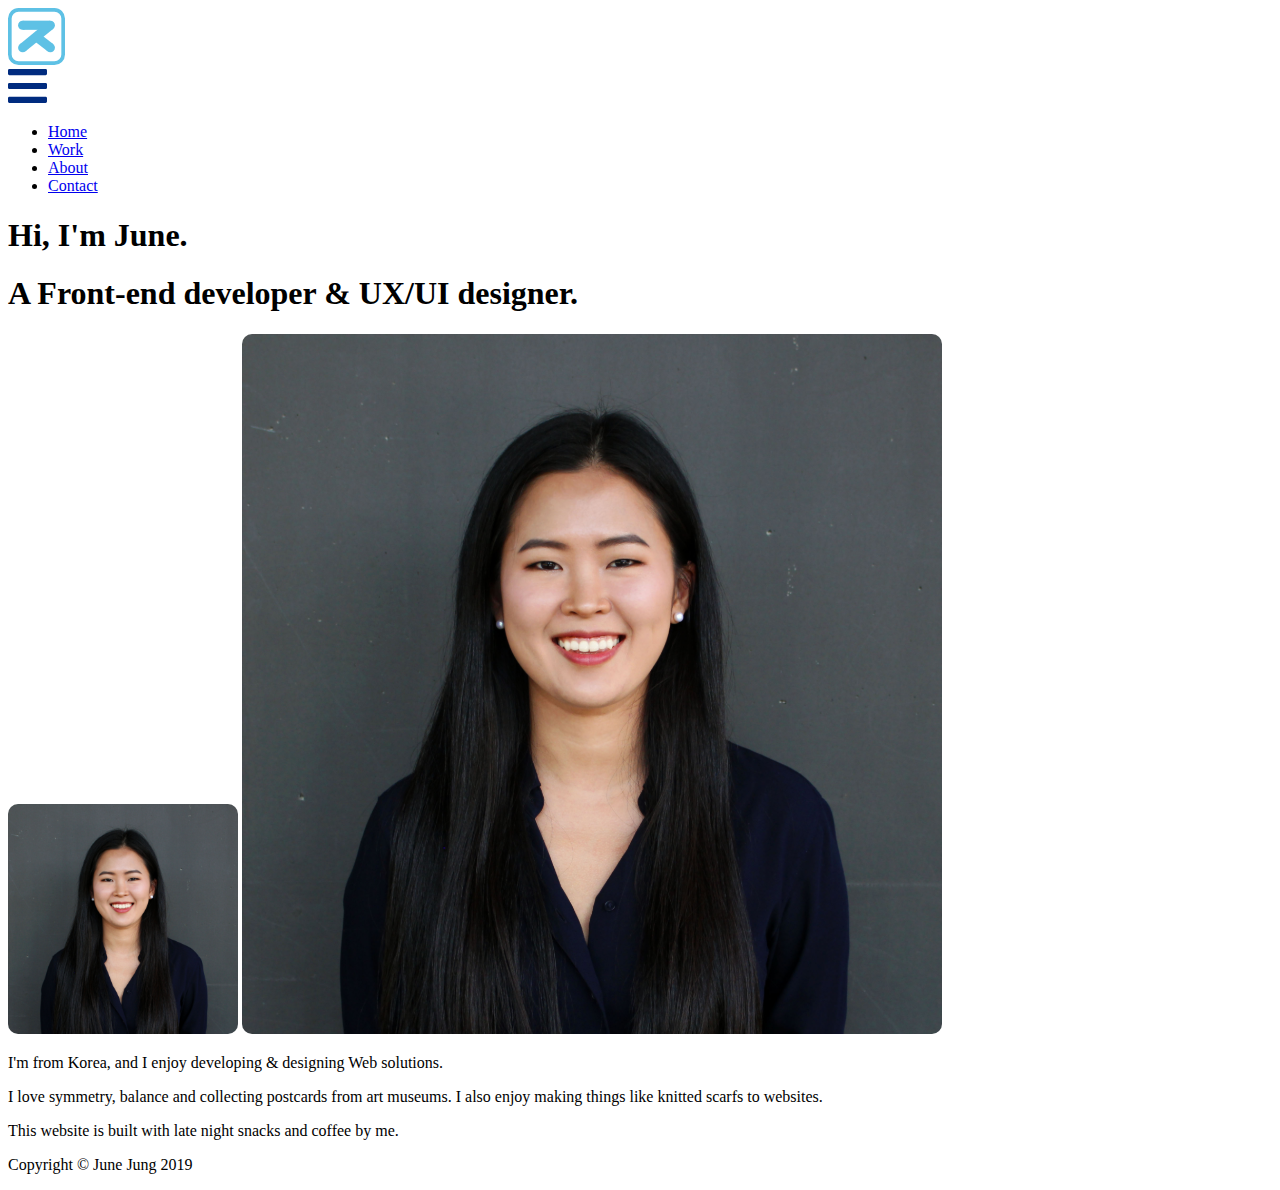
==== page/about.html @ 8296de70 "building about,contact page html structure" ====
<!DOCTYPE html>
<html lang="en">
<head>
  <meta charset="UTF-8">
  <meta name="viewport" content="width=device-width, initial-scale=1.0">
  <meta http-equiv="X-UA-Compatible" content="ie=edge">
  <link rel="stylesheet" type="text/css" href="style.css">
  <script type="text/javascript" src="main.js" defer></script>
  <title>June Jung</title>
</head>
<body>
  <div class="about-page">
    <header>
      <nav class="navbar">
        <div class="logo-container">
            <a href="../index.html">
                <img id="logo" src="../asset/logo.svg" alt="logo">
            </a>
        </div>

        <div class="Hamburger">
          <img id="Hamburger" src="../asset/hamburger.svg" alt="menu">
        </div>

        <ul class="nav-container">
          <li id="home" class="nav-item">
            <a href="../index.html">Home</a>
          </li>
          <li class="nav-item">
            <a href="work.html">Work</a>
          </li>
          <li class="nav-item">
            <a href="about.html">About</a>
          </li>
          <li class="nav-item">
            <a href="contact.html">Contact</a>
          </li>
        </ul>
      </nav>
    </header>

    <main>
      <div class="profile-container">
        <div class="headline">
          <h1>Hi, I'm June.</h1>
          <h1>A Front-end developer & UX/UI designer.</h1>
        </div>
        <div class="profile-img">
          <img id="profile-mob" src="../asset/profile-mob.svg" alt="profile image">
          <img id="profile-web" src="../asset/profile-web.svg" alt="profile image">
        </div>
        <div class="discription">
          <p>I'm from Korea, and I enjoy developing & designing Web solutions.</p>
          <p>I love symmetry, balance and collecting postcards from art museums. I also enjoy making things like knitted scarfs to websites.</p>
        </div>
      </div>
    </main>

    <footer>
      <p>This website is built with late night snacks and coffee by me.</p>
      <p>Copyright &copy; June Jung 2019</p>
    </footer>
  </div>
</body>
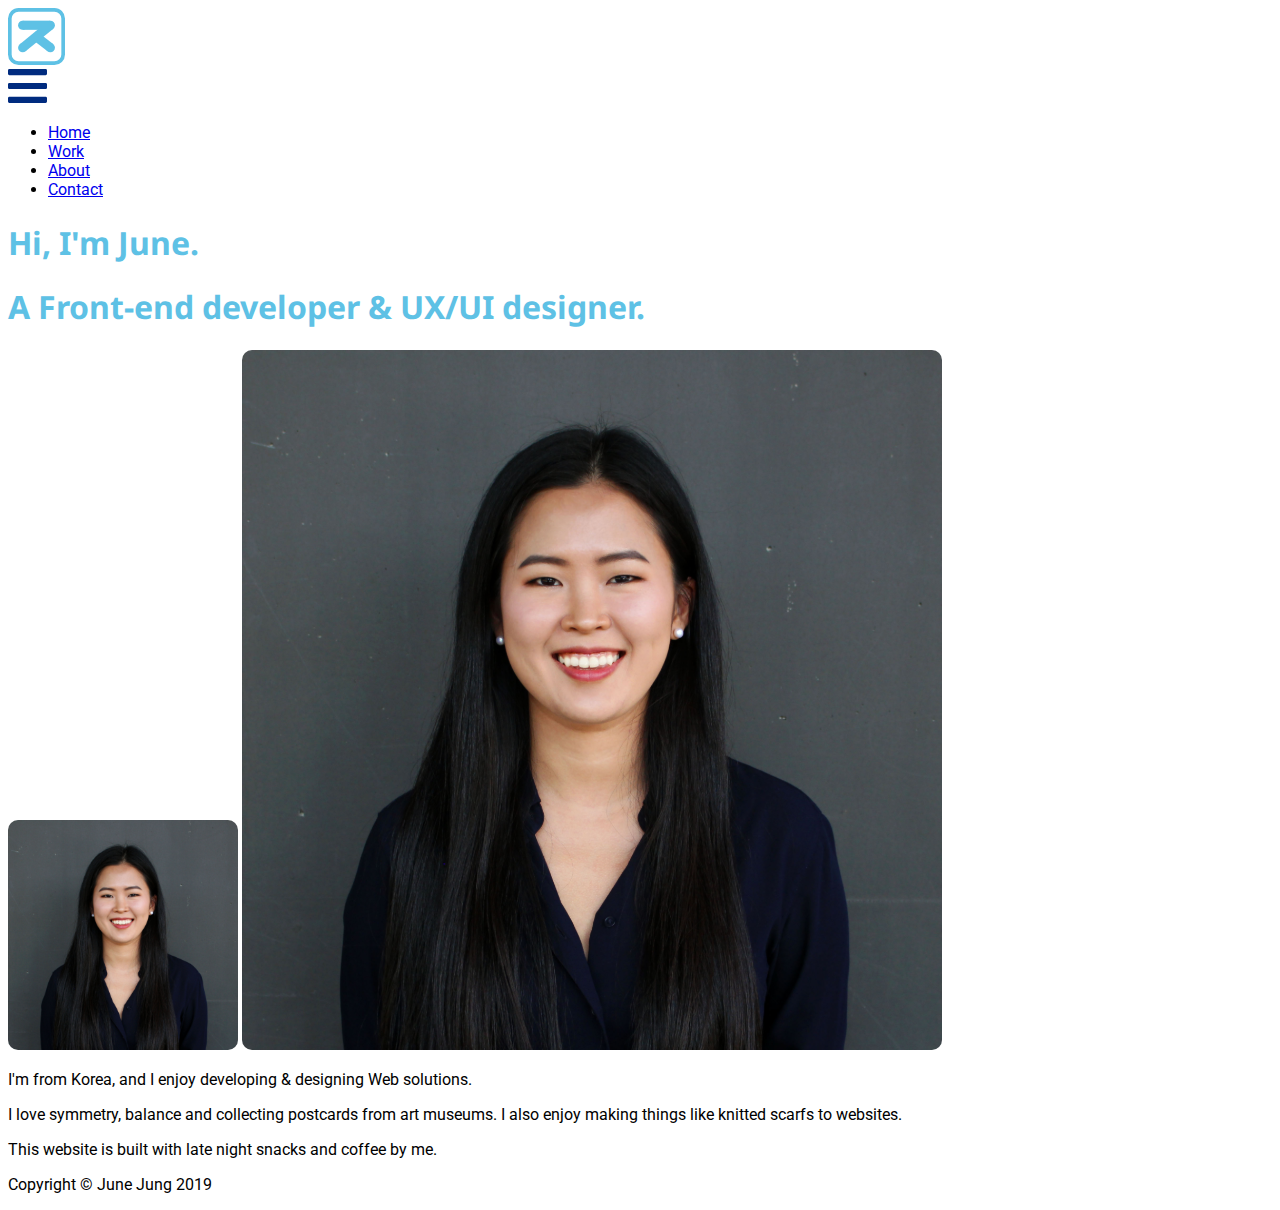
==== commit c3016535: "built html structure and adding assets for work page" ====
--- a/page/about.html
+++ b/page/about.html
@@ -4,8 +4,8 @@
   <meta charset="UTF-8">
   <meta name="viewport" content="width=device-width, initial-scale=1.0">
   <meta http-equiv="X-UA-Compatible" content="ie=edge">
-  <link rel="stylesheet" type="text/css" href="style.css">
-  <script type="text/javascript" src="main.js" defer></script>
+  <link rel="stylesheet" type="text/css" href="../style.css">
+  <script type="text/javascript" src="../main.js" defer></script>
   <title>June Jung</title>
 </head>
 <body>
--- a/style.css
+++ b/style.css
@@ -0,0 +1,53 @@
+@import url('https://fonts.googleapis.com/css?family=Noto+Sans:700|Roboto:400,700&display=swap');
+
+
+
+/* typography */
+
+*{
+  font-family: 'Roboto', sans-serif;
+}
+
+h1{
+  font-family: 'Noto Sans', sans-serif;
+  font-weight: 700;
+  color: #5EC1E5;
+}
+
+.project-header{
+  color: #002B7F;
+}
+
+/* work page */
+
+.carousel-container .carousel-item img {
+  border-radius: 10px;
+  width: 400px;
+}
+
+.dot {
+  cursor: pointer;
+  height: 15px;
+  width: 15px;
+  margin: 0 2px;
+  background-color: #bbb;
+  border-radius: 50%;
+  display: inline-block;
+  transition: background-color 0.6s ease;
+}
+
+.active, .dot:hover {
+  background-color: #717171;
+}
+
+
+
+
+
+
+
+/* image */
+img {
+  max-width: 100%;
+  height: auto;
+}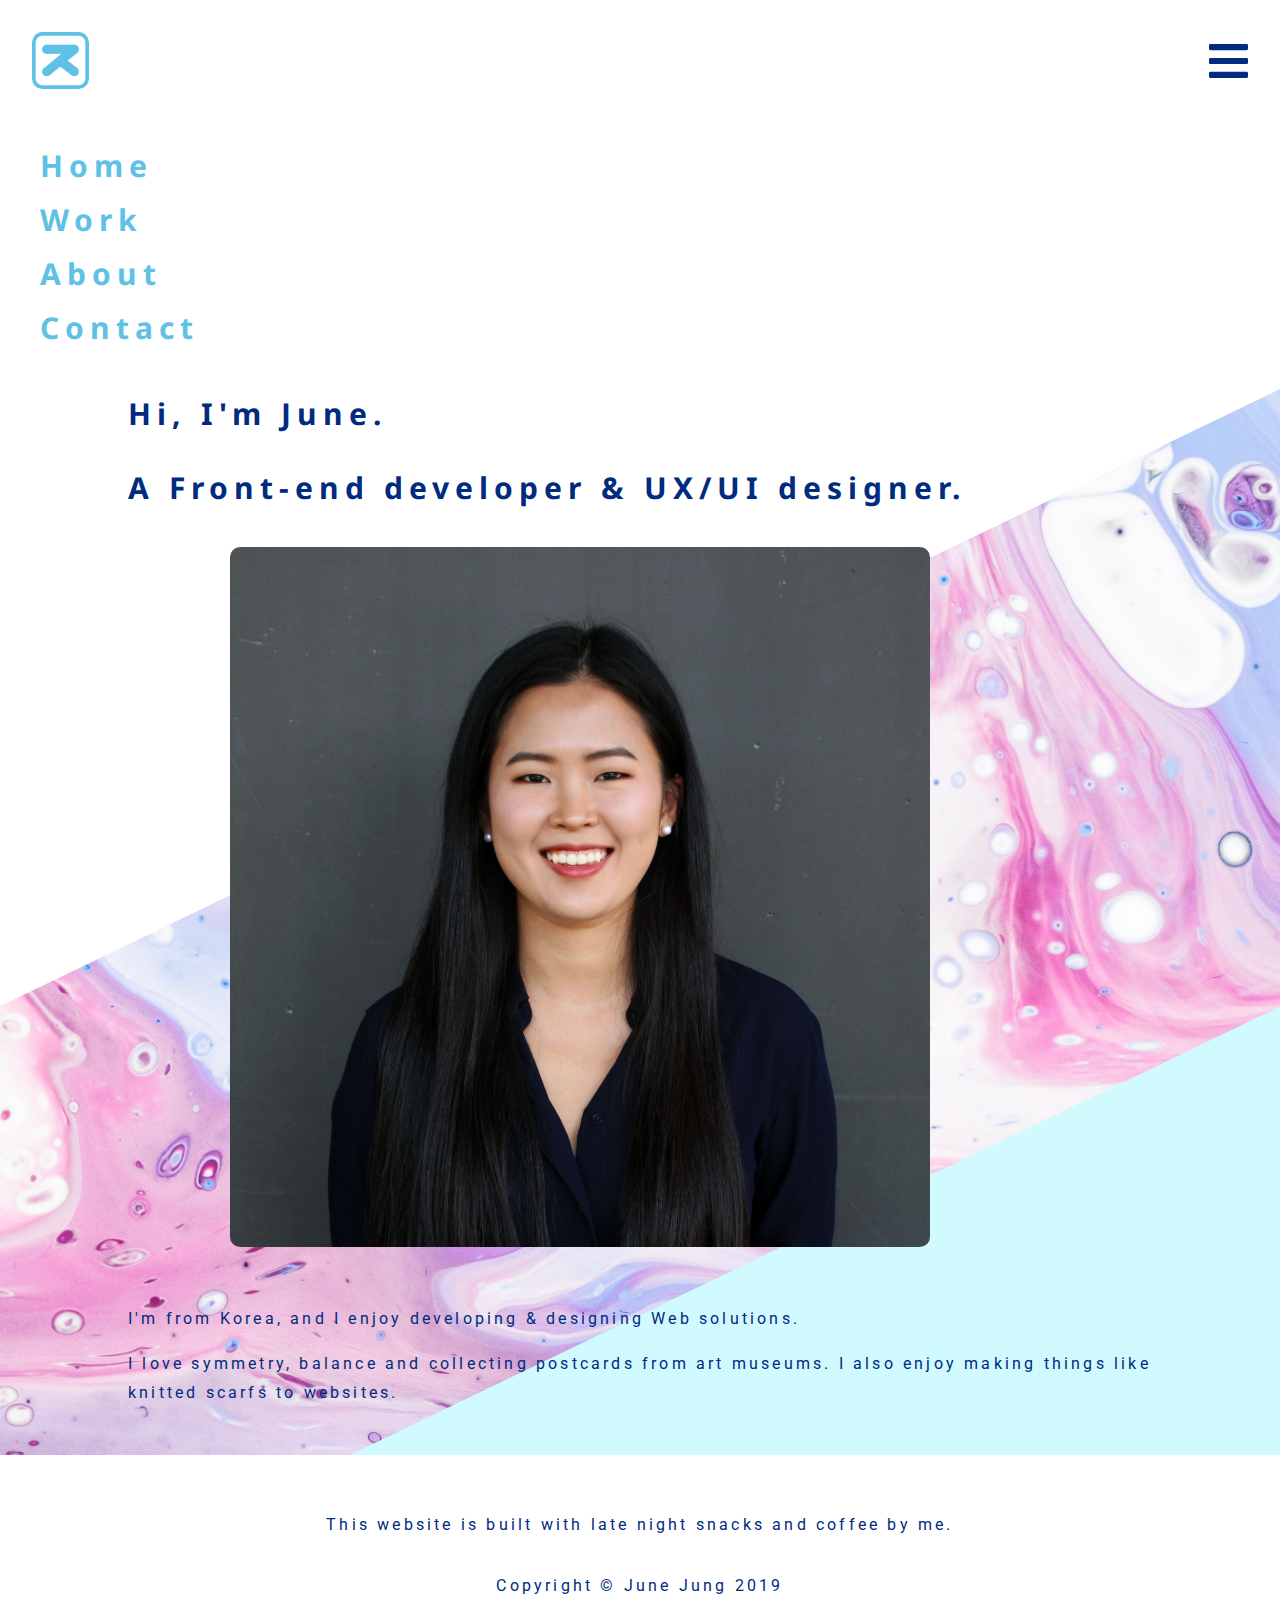
==== commit fb7c1687: "styling layout for about page & contact page" ====
--- a/page/about.html
+++ b/page/about.html
@@ -12,16 +12,18 @@
   <div class="about-page">
     <header>
       <nav class="navbar">
-        <div class="logo-container">
+        <div class="nav-header">
+          <div class="logo-container">
             <a href="../index.html">
-                <img id="logo" src="../asset/logo.svg" alt="logo">
+              <img id="logo" src="../asset/logo.svg" alt="logo">
             </a>
+          </div>
+    
+          <div class="hamburger">
+            <img id="hamburger" src="../asset/hamburger.svg" alt="menu">
+          </div>
         </div>
-
-        <div class="Hamburger">
-          <img id="Hamburger" src="../asset/hamburger.svg" alt="menu">
-        </div>
-
+                  
         <ul class="nav-container">
           <li id="home" class="nav-item">
             <a href="../index.html">Home</a>
@@ -46,10 +48,10 @@
           <h1>A Front-end developer & UX/UI designer.</h1>
         </div>
         <div class="profile-img">
-          <img id="profile-mob" src="../asset/profile-mob.svg" alt="profile image">
+          <!-- <img id="profile-mob" src="../asset/profile-mob.svg" alt="profile image"> -->
           <img id="profile-web" src="../asset/profile-web.svg" alt="profile image">
         </div>
-        <div class="discription">
+        <div class="description">
           <p>I'm from Korea, and I enjoy developing & designing Web solutions.</p>
           <p>I love symmetry, balance and collecting postcards from art museums. I also enjoy making things like knitted scarfs to websites.</p>
         </div>
--- a/style.css
+++ b/style.css
@@ -1,30 +1,186 @@
 @import url('https://fonts.googleapis.com/css?family=Noto+Sans:700|Roboto:400,700&display=swap');
 
-
-
-/* typography */
-
+/* typography: general --------------- */
 *{
   font-family: 'Roboto', sans-serif;
-}
-
+  color: #002B7F;
+  letter-spacing: 0.2em;
+  line-height: 1.8;
+}
 h1{
   font-family: 'Noto Sans', sans-serif;
+  font-size: 30px;
+  font-weight: 700;
+}
+h2{
+  font-size: 18px;
+  font-weight: 700;
+}
+
+/* typography: nav */
+.navbar{
+  background-color: rgba(255, 255, 255, 0.6);
+}
+
+ul.nav-container li{
+  list-style: none;
+}
+
+ul.nav-container li a{
+  text-decoration: none;
+  font-family: 'Noto Sans', sans-serif;
+  font-size: 30px;
   font-weight: 700;
   color: #5EC1E5;
 }
 
+ul.nav-container li a:hover{
+  color: #002B7F;
+}
+
+/* typography: landing page */
+.branding-container .decription h1{
+  color: #5EC1E5;
+}
+
+.branding-container .decription p{
+  background-color: rgba(255, 255, 255, 0.6);
+}
+
 .project-header{
+  background-color: #B2FCE9;
+}
+
+.project-body{
+  background-color: #FFFFFF;
+}
+
+.contact-container p{
+  font-size: 18px;
+}
+
+/* typography: contact page */
+input, textarea{
+  font-size: 13px; 
   color: #002B7F;
 }
 
+input::placeholder, textarea::placeholder{
+  font-size: 13px; 
+  color: #002B7F;
+}
+
+button{
+  font-family: 'Noto Sans', sans-serif;
+  font-size: 16px;
+  font-weight: 700;
+  color: #FFFFFF;
+}
+
+/* general styling --------------- */
+body{
+  margin: 0;
+}
+
+/* navbar */
+.nav-header{
+  display: flex;
+  justify-content: space-between;
+  margin: .5rem;
+  padding: 1.5rem;
+}
+
+.logo-container, .hamburger{
+  align-self: center;
+}
+
+/* footer */
+footer{
+  width: 80%;
+  margin: auto; 
+  text-align: center;
+  padding: 2rem;
+}
+
+footer p{
+  padding: .5rem; 
+}
+
+/* landing page */
+.branding-container{
+  margin-top: 4rem;
+  text-align: center;
+}
+
+.branding-container .decription h1{
+  margin-bottom: 4rem;
+}
+
+.branding-container .decription p{
+  width: 80%;
+  margin: auto;
+  margin-bottom: 3rem;
+  padding: 1rem;
+}
+
+.social-container{
+  display: flex;
+  justify-content: center;
+}
+
+.social-container .social-item{
+ margin: 1rem;
+}
+
+.project-container .project-header{
+  margin: 4rem 0 2rem 0;
+  padding: .75rem;
+  width: 220px;
+}
+
+.project-container .project-header h1{
+  text-align: center;
+}
+
+.project-container .project-body{
+  margin-left: 2rem;
+  padding: 1rem;
+}
+
+.project-container .project-body .project-item{
+  padding: .25rem;
+  margin: 1rem 0 1rem 0;
+}
+
+.project-container .project-body .project-item .project-name{
+  display: flex;
+}
+
+.project-container .project-body .project-item .project-name p{
+  margin-right: 1rem;
+}
+
+.project-container .project-body .project-item .description{
+  margin: auto;
+  padding: 1.5rem;
+}
+
+.contact-container{
+  text-align: center;
+  margin: auto;
+  padding: 7rem 0;
+  width: 80%;
+}
+
 /* work page */
+.project-list{
+  background-color: rgba(255, 255, 255, 0.6);
+}
 
 .carousel-container .carousel-item img {
   border-radius: 10px;
   width: 400px;
 }
-
 .dot {
   cursor: pointer;
   height: 15px;
@@ -35,18 +191,116 @@
   display: inline-block;
   transition: background-color 0.6s ease;
 }
-
 .active, .dot:hover {
   background-color: #717171;
 }
 
-
-
-
-
-
-
-/* image */
+/* about page */
+.profile-container{
+  width: 80%;
+  margin: auto;
+}
+
+.profile-container .headline{
+  margin: 2rem 0;
+}
+
+.profile-img{
+  width: 80%;
+  margin: auto;
+}
+
+.profile-container .description{
+  padding: 2rem 0;
+}
+
+/* contact page */
+form{
+  text-align: center;
+}
+
+.form-container{
+  margin: auto;
+}
+
+.form-container h1{
+  margin: 2rem 0;
+  text-align: center;
+}
+
+input{
+  border: 1px solid #002B7F;
+  border-radius: 5px;
+  height: 50px;
+  padding: 0 1rem;
+  width: 80%;
+  margin: auto;
+  margin-bottom: 1rem;
+}
+
+textarea{
+  border: 1px solid #002B7F;
+  border-radius: 5px;
+  resize: none;
+  padding: 1rem;
+  width: 80%;
+  margin: auto;
+  margin-bottom: 1rem;
+}
+
+button{
+  border: 1px solid #5EC1E5;
+  background-color: #5EC1E5;
+  border-radius: 5px;
+  height: 50px;
+  width: 80%;
+  margin: auto;
+}
+
+.other-contact{
+  width: 80%;
+  margin: auto;
+  padding-bottom: 2rem;
+}
+
+.other-contact .social{
+  display: flex;
+}
+
+.other-contact p:first-child{
+  margin: 3rem 0 0 0;
+}
+
+.social-contacts{
+  display: flex;
+}
+
+.social-contacts div{
+  align-self: center;
+  padding-top:.5rem;
+  padding-right: .25rem;
+}
+
+.social-handle{
+  margin-left: .5rem;
+}
+
+/* web view styling --------------- */
+@media screen and (min-width: 700px) {
+  .nav-item a{
+    font-size: 18px;
+  }
+}
+
+/* background image --------------- */
+main {
+  background-image: url("asset/bgi-web.svg");
+  background-repeat: no-repeat;
+  background-size: cover;
+  background-color: #FFFFFF;
+}
+
+/* responsive image */
 img {
   max-width: 100%;
   height: auto;
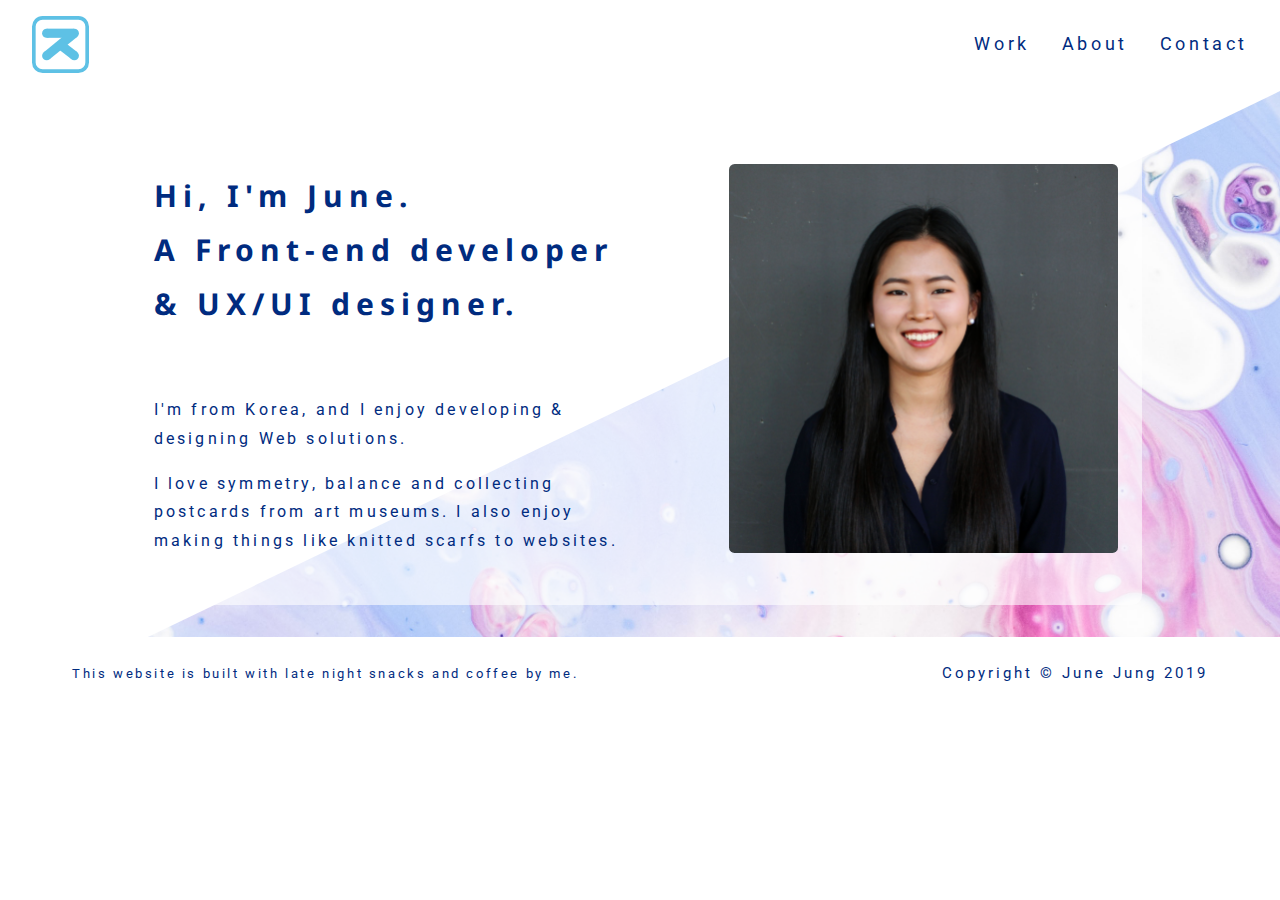
==== commit e36e9ef4: "styling about page web view" ====
--- a/page/about.html
+++ b/page/about.html
@@ -19,12 +19,12 @@
             </a>
           </div>
     
-          <div class="hamburger">
+          <div class="hamburger" onclick="menubar()">
             <img id="hamburger" src="../asset/hamburger.svg" alt="menu">
           </div>
         </div>
                   
-        <ul class="nav-container">
+        <ul class="nav-container" id="navLinks">
           <li id="home" class="nav-item">
             <a href="../index.html">Home</a>
           </li>
@@ -41,7 +41,7 @@
       </nav>
     </header>
 
-    <main>
+    <main class="profile">
       <div class="profile-container">
         <div class="headline">
           <h1>Hi, I'm June.</h1>
--- a/style.css
+++ b/style.css
@@ -39,12 +39,8 @@
 }
 
 /* typography: landing page */
-.branding-container .decription h1{
+.branding-container .description h1{
   color: #5EC1E5;
-}
-
-.branding-container .decription p{
-  background-color: rgba(255, 255, 255, 0.6);
 }
 
 .project-header{
@@ -83,6 +79,10 @@
 }
 
 /* navbar */
+#landingLogo{
+  display: none;
+}
+
 .nav-header{
   display: flex;
   justify-content: space-between;
@@ -92,6 +92,14 @@
 
 .logo-container, .hamburger{
   align-self: center;
+}
+
+.logo-container{
+  height: 57px;
+}
+
+.nav-container{
+  display: none;
 }
 
 /* footer */
@@ -112,15 +120,16 @@
   text-align: center;
 }
 
-.branding-container .decription h1{
+.branding-container .description h1{
   margin-bottom: 4rem;
 }
 
-.branding-container .decription p{
+.branding-container .description p{
   width: 80%;
   margin: auto;
   margin-bottom: 3rem;
   padding: 1rem;
+  background-color: rgba(255, 255, 255, 0.6);
 }
 
 .social-container{
@@ -165,6 +174,11 @@
   padding: 1.5rem;
 }
 
+.project-container .project-body a p{
+  text-align: right;
+  padding-right: 1rem;
+}
+
 .contact-container{
   text-align: center;
   margin: auto;
@@ -172,9 +186,69 @@
   width: 80%;
 }
 
+.contact-container p:last-of-type{
+  display: none;
+}
+
 /* work page */
+main{
+  padding-bottom: 4rem;
+}
+
+.work-container{
+  width: 80%;
+  margin: auto;
+}
+
+.work-container h1{
+  margin-bottom: 0;
+}
+.work-container p{
+  margin-top: 0;
+  padding-bottom: 2rem;
+}
+
 .project-list{
   background-color: rgba(255, 255, 255, 0.6);
+  padding: .5rem 2rem;
+}
+
+.item{
+  padding-bottom: 3rem;
+}
+
+.item .header{
+  display: flex;
+  justify-content: space-between;
+  padding-bottom: 1rem;
+}
+
+.item .header img:first-of-type{
+  flex-grow:2;
+  margin-left: 1rem;
+  margin-right: 40%;
+}
+.item .header p{
+  align-self: center;
+  margin: 0;
+}
+.project-list .item .panel a p{
+  text-align: right;
+  padding-right: 1rem;
+}
+
+/* work: accordion */
+.panel{
+  display: none;
+}
+
+.active:first-child{
+ background-color: transparent;
+}
+
+/* work: carousel */
+.carousel-item1, .carousel-item2, .carousel-item3{
+  display: none;
 }
 
 .carousel-container .carousel-item img {
@@ -195,8 +269,14 @@
   background-color: #717171;
 }
 
+.carousel-control{
+  padding-bottom: 1.5rem;
+} 
+
 /* about page */
 .profile-container{
+  display: flex;
+  flex-direction: column;
   width: 80%;
   margin: auto;
 }
@@ -287,8 +367,190 @@
 
 /* web view styling --------------- */
 @media screen and (min-width: 700px) {
-  .nav-item a{
+  /* typhography */
+  /* navbar */
+  #navLinks li.nav-item a{
+    font-family: 'Roboto', sans-serif;
+    color: #002B7F;
+    font-weight: 400;
     font-size: 18px;
+  }
+
+  /* footer */
+  footer p:first-of-type{
+    font-size: 13px;
+    margin: auto 0;
+  }
+  footer p:last-of-type{
+    font-size: 15px;
+  }
+
+  /* landing page */
+  .contact-container p:last-of-type{
+    font-size: 15px;
+  }
+
+  /* general styling */
+  /* navbar */
+  .nav-header{
+    padding: .5rem 1.5rem;
+  }
+
+  #landingLogo{
+    display: block;
+  }
+
+  .nav-container{
+    display: inherit;
+  }
+
+  .hamburger{
+    display: none;
+  }
+
+  #home{
+    display: none;
+  }
+
+  .navbar{
+    display: flex;
+    justify-content: space-between;
+  }
+
+  .nav-item{
+    margin: auto;
+    padding-right: 2rem;
+  }
+
+  .nav-item a:hover{
+    border-bottom: solid 2px #002B7F;
+  }
+
+  /* footer */
+  footer{
+    display: flex;
+    justify-content: space-between;
+    width: 90%;
+    padding: 0;
+  }
+
+  /* landing page */
+  main{
+    padding-bottom: 0;
+  }
+
+  .web-layout{
+    display:grid;
+    grid-template-columns: 1fr 2fr;
+    grid-template-rows: 1fr 2fr 1fr;
+    padding: 3rem 0;
+  }
+
+  .branding-container{
+    margin: 0;
+    grid-column-start: 2;
+    grid-row-start: 2;
+    justify-self: start;
+    align-self: center;
+    text-align: left;
+  }
+
+  .description{
+    background-color: rgba(255, 255, 255, 0.6);
+    padding: .5rem;
+  }
+
+  .branding-container .description h1{
+    margin: 0;
+  }
+
+  .branding-container .description p{
+    margin: .75rem 0;
+    padding: 0;
+    background-color: transparent;
+  }
+
+  .social-container{
+    grid-column-start: 1;
+    grid-row-start: 2;
+    justify-self: start;
+    align-self: center;
+    flex-flow: column nowrap;
+    padding-left: 1.5rem;
+  }
+
+  .brand-logo{
+    display: none;
+  }
+
+  .project-container{
+    display:grid;
+    grid-template-columns: 30% 70%;
+    grid-template-rows: 100px auto;
+  }
+  
+  .project-header{
+    grid-column-start: 1;
+    grid-row-start: 1;
+  }
+  
+  .project-container .project-body{
+    grid-column-start: 2;
+    grid-row-start: 2;
+    margin-left: 0;
+  }
+  
+  .project-body p:last-of-type{
+    margin-bottom: 0;
+  }
+
+  .contact-container{
+    margin-left: 2rem;
+    text-align: left;
+    width: 30%;
+  }
+  .contact-container p:last-of-type{
+    display: inline-block;
+    margin-left: .5rem;
+  }
+
+  /* about page */
+  main.profile{
+    padding: 2rem;
+  }
+  .profile-container{
+    display:grid;
+    grid-template-columns: 1fr 1fr 1fr 1fr;
+    grid-template-rows: 1fr 1fr;
+    background-color: rgba(255, 255, 255, 0.6);
+    border-radius: 10px;
+    padding: 1rem;
+  }
+  .profile-container .headline{
+    grid-column-start: 1;
+    grid-column-end: 3;
+    grid-row-start: 1;
+    grid-row-end: 2;
+  }
+  .profile-container .description{
+    grid-column-start: 1;
+    grid-column-end: 3;
+    grid-row-start: 2;
+    grid-row-end: 3;
+    padding: 0;
+    align-self: center;
+    background-color: transparent;
+  }
+  .profile-container .profile-img{
+    grid-column-start: 3;
+    grid-column-end: 5;
+    grid-row-start: 1;
+    grid-row-end: 3;
+    place-self: center end;
+    margin: .5rem;
+  }
+  .profile-container .headline H1{
+    margin: 0;
   }
 }
 
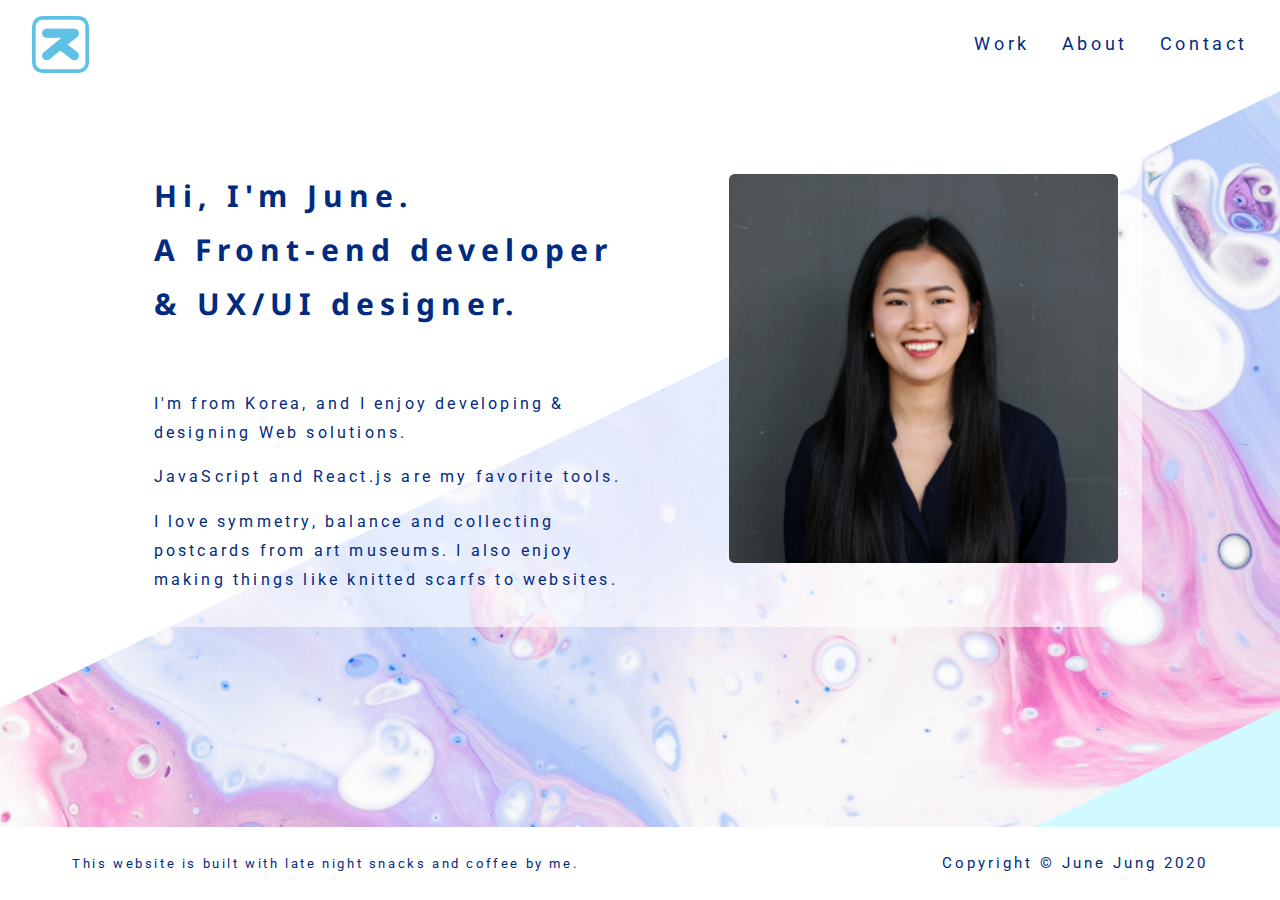
==== commit 1709e96e: "content update" ====
--- a/page/about.html
+++ b/page/about.html
@@ -6,6 +6,7 @@
   <meta http-equiv="X-UA-Compatible" content="ie=edge">
   <link rel="stylesheet" type="text/css" href="../style.css">
   <script type="text/javascript" src="../main.js" defer></script>
+  <link rel='icon' href='../favicon.ico' type='image/x-icon'/>
   <title>June Jung</title>
 </head>
 <body>
@@ -19,12 +20,12 @@
             </a>
           </div>
     
-          <div class="hamburger" onclick="menubar()">
-            <img id="hamburger" src="../asset/hamburger.svg" alt="menu">
+          <div class="hamburger" onclick="menubar(); submenuIcon()">
+            <img id="submenu" src="../asset/hamburger.svg" alt="menu">
           </div>
         </div>
                   
-        <ul class="nav-container" id="navLinks">
+        <ul class="nav-container hide" id="navLinks">
           <li id="home" class="nav-item">
             <a href="../index.html">Home</a>
           </li>
@@ -53,6 +54,7 @@
         </div>
         <div class="description">
           <p>I'm from Korea, and I enjoy developing & designing Web solutions.</p>
+          <p>JavaScript and React.js are my favorite tools.</p>
           <p>I love symmetry, balance and collecting postcards from art museums. I also enjoy making things like knitted scarfs to websites.</p>
         </div>
       </div>
@@ -60,7 +62,7 @@
 
     <footer>
       <p>This website is built with late night snacks and coffee by me.</p>
-      <p>Copyright &copy; June Jung 2019</p>
+      <p>Copyright &copy; June Jung 2020</p>
     </footer>
   </div>
 </body>--- a/style.css
+++ b/style.css
@@ -76,10 +76,25 @@
 /* general styling --------------- */
 body{
   margin: 0;
+  cursor: default;
+}
+
+.work-page, .about-page, .contact-page {
+  min-height: 100vh;
+  display: flex;
+  flex-flow: column nowrap;
+  justify-content: space-between;
+}
+.work-page main, .about-page main, .contact-page main{
+  flex: 1 0 auto;
 }
 
 /* navbar */
-#landingLogo{
+.show {
+  display: block;
+}
+
+.hide {
   display: none;
 }
 
@@ -98,8 +113,8 @@
   height: 57px;
 }
 
-.nav-container{
-  display: none;
+.nav-container .nav-item{
+  margin: 3rem 0;
 }
 
 /* footer */
@@ -141,6 +156,15 @@
  margin: 1rem;
 }
 
+.project-body:hover a p{
+  font-weight: bold;
+  transition: 0.3s;
+}
+
+.project-container a:first-child{
+  text-decoration: none;
+}
+
 .project-container .project-header{
   margin: 4rem 0 2rem 0;
   padding: .75rem;
@@ -152,7 +176,7 @@
 }
 
 .project-container .project-body{
-  margin-left: 2rem;
+  margin-left: 10%;
   padding: 1rem;
 }
 
@@ -186,52 +210,58 @@
   width: 80%;
 }
 
+.contact-container a{
+  text-decoration: none;
+}
+
+.contact-container:hover p:last-of-type{
+  font-weight: bold;
+  text-decoration: underline;
+  transition: 0.3s;
+}
+
 .contact-container p:last-of-type{
   display: none;
 }
 
 /* work page */
-main{
-  padding-bottom: 4rem;
-}
-
 .work-container{
   width: 80%;
   margin: auto;
+  padding-bottom: 2rem;
 }
 
 .work-container h1{
+  margin-top: 0;
   margin-bottom: 0;
 }
 .work-container p{
   margin-top: 0;
-  padding-bottom: 2rem;
+  padding-bottom: 1rem;
 }
 
 .project-list{
   background-color: rgba(255, 255, 255, 0.6);
-  padding: .5rem 2rem;
-}
-
-.item{
-  padding-bottom: 3rem;
+  padding: 1.5rem 1rem 0 1rem;
+}
+
+.item1, .item2{
+  padding-bottom: 2rem;
 }
 
 .item .header{
-  display: flex;
-  justify-content: space-between;
+  display:grid;
+  grid-template-columns: 15% 70% 15%;
+  align-items: start;
   padding-bottom: 1rem;
-}
-
-.item .header img:first-of-type{
-  flex-grow:2;
-  margin-left: 1rem;
-  margin-right: 40%;
-}
-.item .header p{
-  align-self: center;
-  margin: 0;
-}
+  cursor: pointer;
+}
+
+.item .header img:last-of-type{
+  justify-self: end;
+}
+
+
 .project-list .item .panel a p{
   text-align: right;
   padding-right: 1rem;
@@ -242,7 +272,7 @@
   display: none;
 }
 
-.active:first-child{
+.accordion.active:first-child{
  background-color: transparent;
 }
 
@@ -255,8 +285,8 @@
   border-radius: 10px;
   width: 400px;
 }
+
 .dot {
-  cursor: pointer;
   height: 15px;
   width: 15px;
   margin: 0 2px;
@@ -329,12 +359,19 @@
 }
 
 button{
-  border: 1px solid #5EC1E5;
+  border: 2px solid #5EC1E5;
   background-color: #5EC1E5;
   border-radius: 5px;
   height: 50px;
-  width: 80%;
-  margin: auto;
+  width: calc(80% + 2rem + 2px);
+  margin: auto;
+  cursor: pointer;
+}
+
+button:hover{
+  border: 2px solid #002B7F;
+  color:#002B7F;
+  transition: 0.3s;
 }
 
 .other-contact{
@@ -365,6 +402,46 @@
   margin-left: .5rem;
 }
 
+/* medium view styling --------------- */
+@media screen and (min-width: 1200px) {
+  /* about page */
+  main.profile{
+    padding: 2rem;
+  }
+  .profile-container{
+    display:grid;
+    grid-template-columns: 1fr 1fr 1fr 1fr;
+    grid-template-rows: 1fr 1fr;
+    background-color: rgba(255, 255, 255, 0.6);
+    border-radius: 10px;
+    padding: 1rem;
+  }
+  .profile-container .headline{
+    grid-column-start: 1;
+    grid-column-end: 3;
+    grid-row-start: 1;
+    grid-row-end: 2;
+  }
+  .profile-container .description{
+    grid-column-start: 1;
+    grid-column-end: 3;
+    grid-row-start: 2;
+    grid-row-end: 3;
+    padding: 0;
+    align-self: center;
+  }
+  .profile-container .profile-img{
+    grid-column-start: 3;
+    grid-column-end: 5;
+    grid-row-start: 1;
+    grid-row-end: 3;
+    place-self: center end;
+    margin: .5rem;
+  }
+  .profile-container .headline H1{
+    margin: 0;
+  }
+}
 /* web view styling --------------- */
 @media screen and (min-width: 700px) {
   /* typhography */
@@ -397,11 +474,12 @@
   }
 
   #landingLogo{
-    display: block;
+    display: block !important;
   }
 
   .nav-container{
-    display: inherit;
+    display: flex !important;
+    flex-direction: row;
   }
 
   .hamburger{
@@ -417,7 +495,7 @@
     justify-content: space-between;
   }
 
-  .nav-item{
+  .nav-container .nav-item{
     margin: auto;
     padding-right: 2rem;
   }
@@ -455,6 +533,10 @@
     text-align: left;
   }
 
+  .social-container .social-item a{
+    display: flex;
+  }
+
   .description{
     background-color: rgba(255, 255, 255, 0.6);
     padding: .5rem;
@@ -486,7 +568,6 @@
   .project-container{
     display:grid;
     grid-template-columns: 30% 70%;
-    grid-template-rows: 100px auto;
   }
   
   .project-header{
@@ -513,46 +594,55 @@
     display: inline-block;
     margin-left: .5rem;
   }
+  /* work page */
+  .work-container{
+    padding: 4.5rem 2rem;
+  }
+  .work-container h1{
+    padding-left: 1rem;
+  }
+
+  .work-container p:first-of-type{
+    padding-left: 1rem;
+    padding-bottom: 3rem;
+  }
+
+  .work-container .project-list .header p{
+    padding: 0;
+  }
+
+  .item .header{
+    grid-template-columns: 5% auto 5%;
+  }
+
+  .project-list .panel p, .project-list .panel h2{
+    padding: 0;
+    margin: auto;
+    max-width: 900px;
+  }
+
+  .project-list .panel p:last-of-type{
+    padding-bottom: 1rem;
+  }
+
+  .carousel-container{
+    padding: 1rem 0;
+    margin: auto;
+    max-width: 900px;
+  }
 
   /* about page */
-  main.profile{
-    padding: 2rem;
-  }
-  .profile-container{
-    display:grid;
-    grid-template-columns: 1fr 1fr 1fr 1fr;
-    grid-template-rows: 1fr 1fr;
-    background-color: rgba(255, 255, 255, 0.6);
-    border-radius: 10px;
-    padding: 1rem;
-  }
-  .profile-container .headline{
-    grid-column-start: 1;
-    grid-column-end: 3;
-    grid-row-start: 1;
-    grid-row-end: 2;
-  }
   .profile-container .description{
-    grid-column-start: 1;
-    grid-column-end: 3;
-    grid-row-start: 2;
-    grid-row-end: 3;
-    padding: 0;
-    align-self: center;
     background-color: transparent;
   }
-  .profile-container .profile-img{
-    grid-column-start: 3;
-    grid-column-end: 5;
-    grid-row-start: 1;
-    grid-row-end: 3;
-    place-self: center end;
-    margin: .5rem;
-  }
-  .profile-container .headline H1{
-    margin: 0;
-  }
-}
+
+  /* contact page */
+  #frmContact{
+    margin: auto;
+    width:50%;
+  }
+}
+
 
 /* background image --------------- */
 main {
